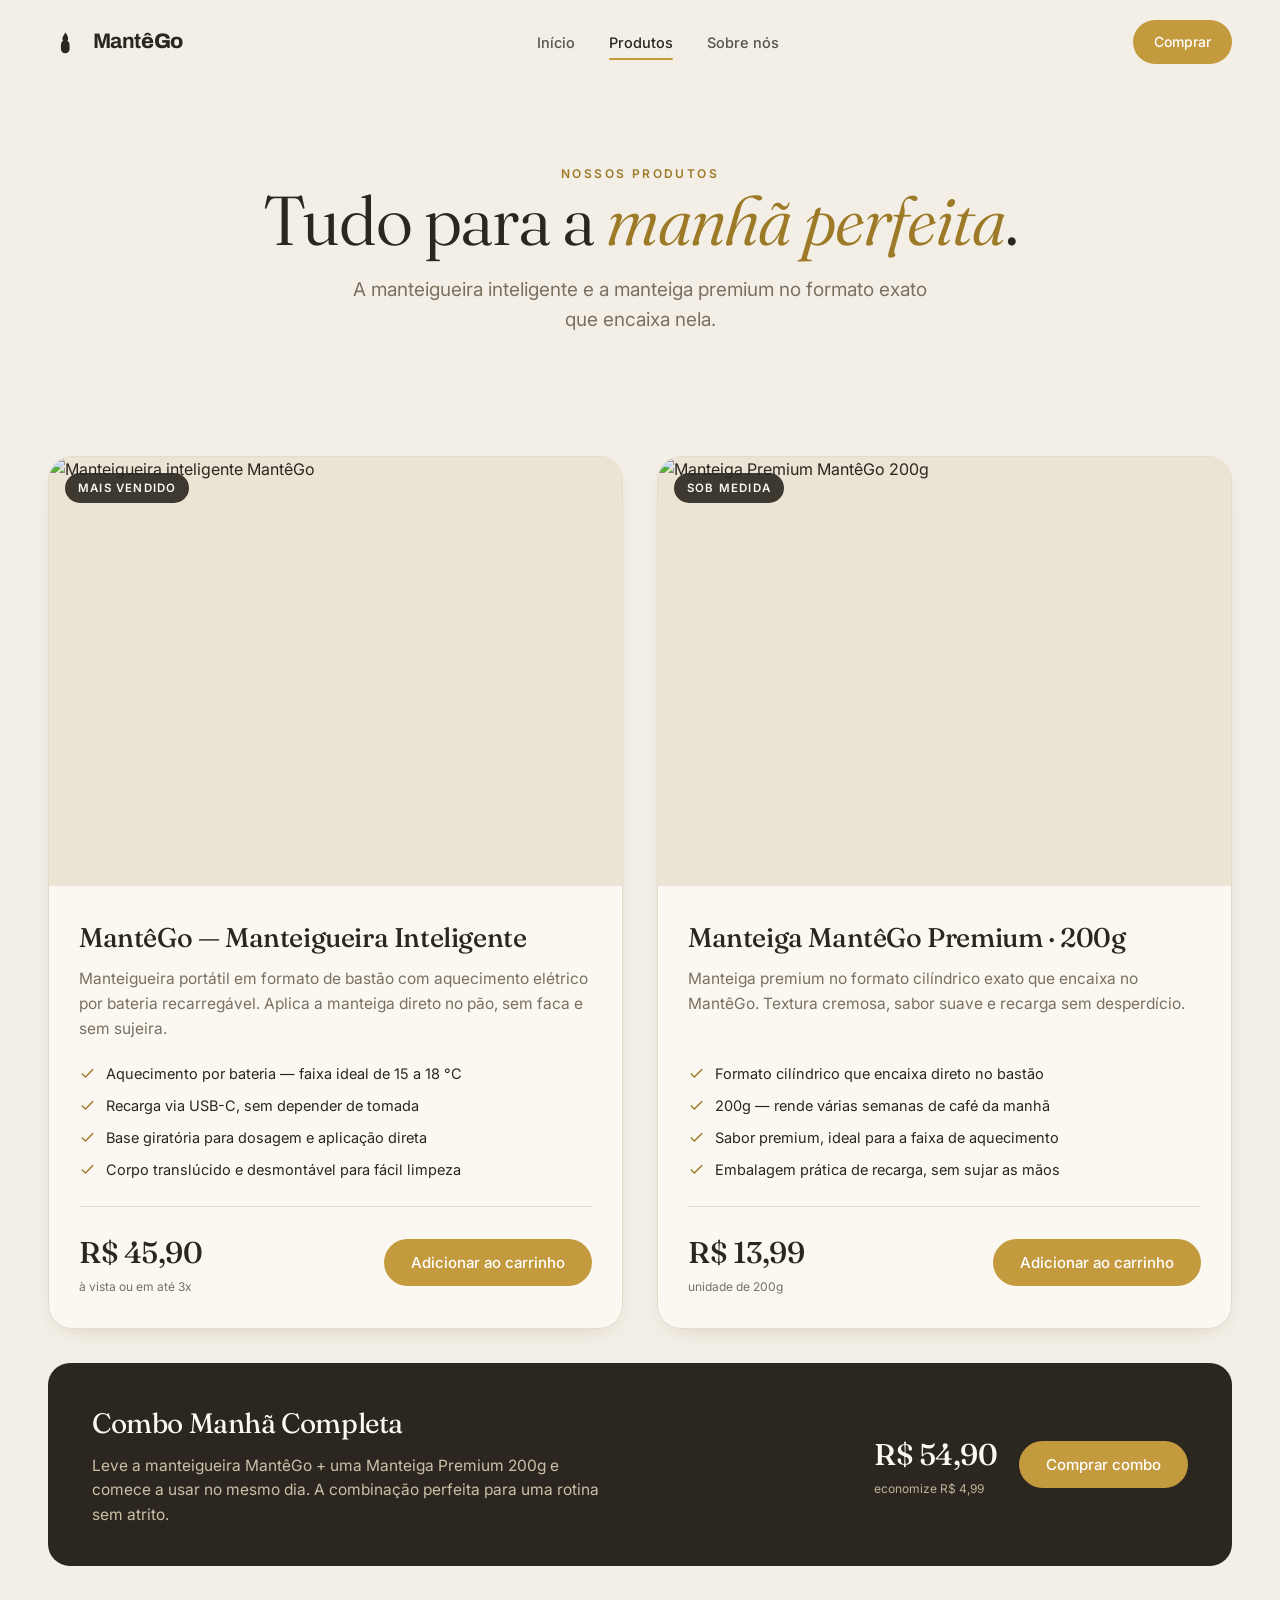
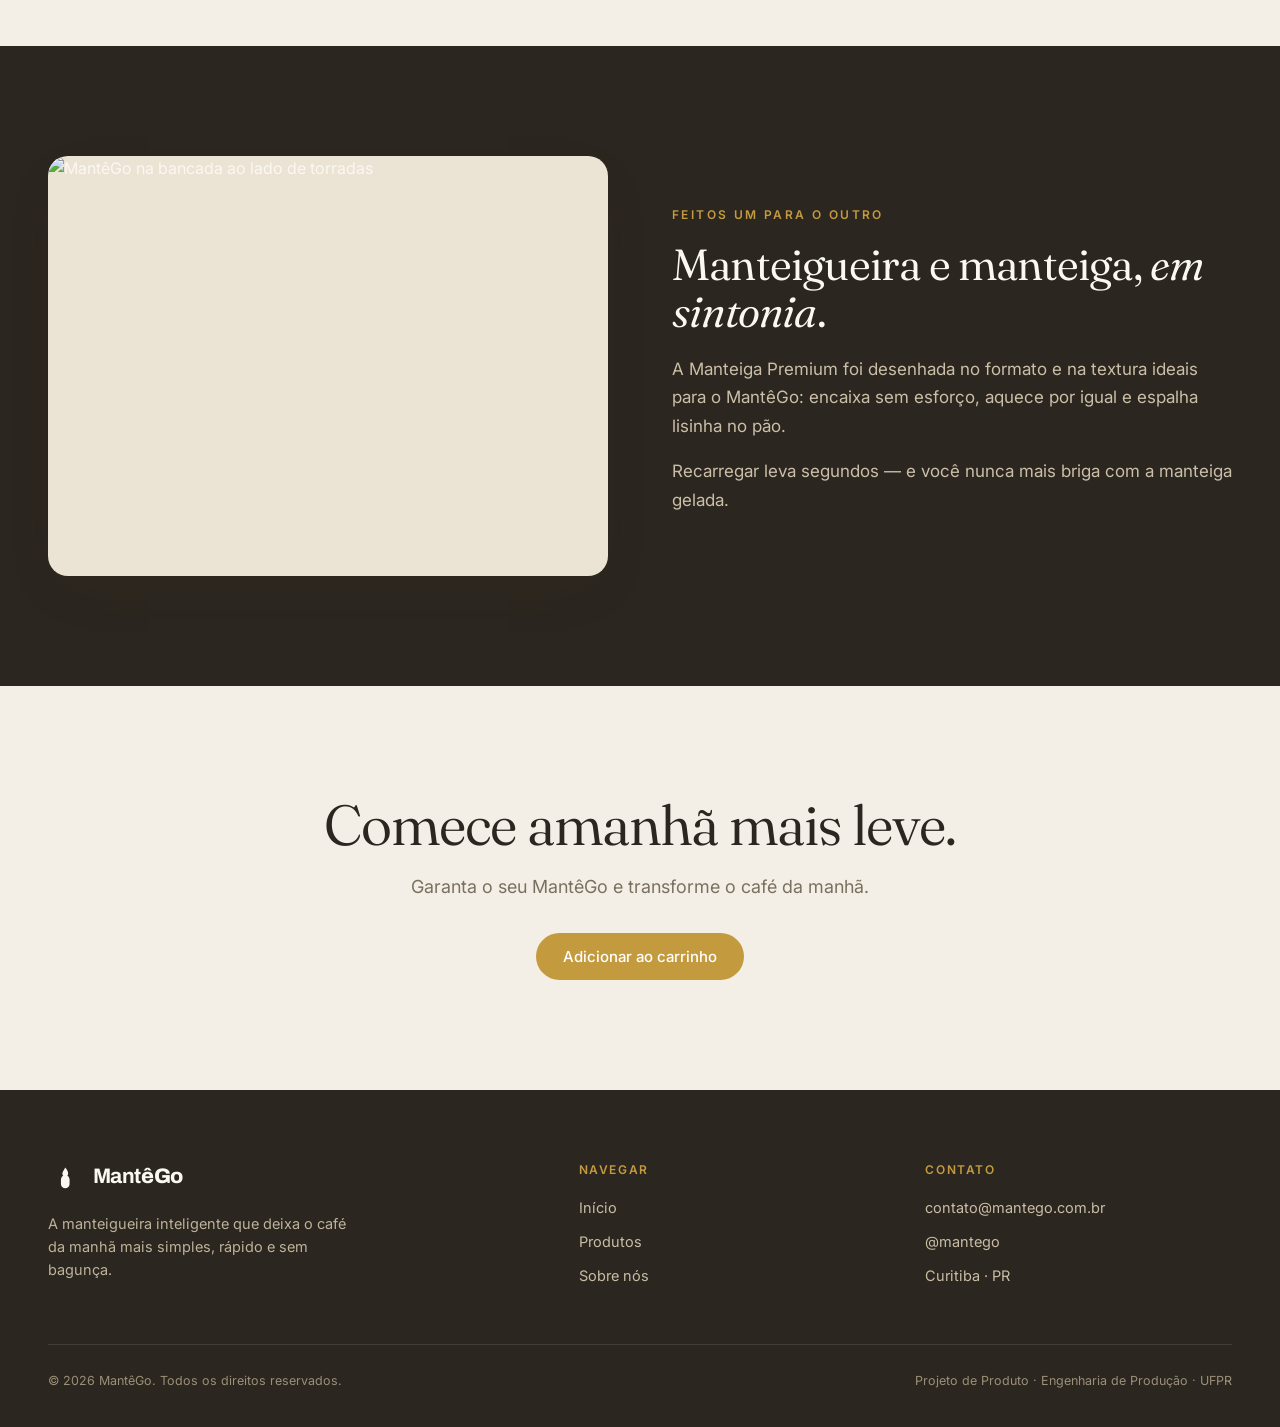
==== produtos.html @ 79a6e6f7 "Add files via upload" ====
<!DOCTYPE html>
<html lang="pt-BR">
<head>
<meta charset="UTF-8">
<meta name="viewport" content="width=device-width, initial-scale=1.0">
<title>Produtos — MantêGo</title>
<meta name="description" content="Conheça o MantêGo e a Manteiga Premium 200g, feita sob medida para o formato em bastão.">
<link rel="stylesheet" href="styles.css">
</head>
<body>

<header class="nav" id="nav">
  <div class="nav-inner">
    <a class="brand" href="index.html">
      <svg viewBox="0 0 48 32"><path d="M24 2C28 7 28 9 28 10.6A4 4 0 1 1 20 10.6C20 8 22 6 24 2Z"/><rect x="18" y="13" width="12" height="18" rx="6"/></svg>
      <span class="wm">Mant<strong>êGo</strong></span>
    </a>
    <nav class="nav-links">
      <a href="index.html">Início</a>
      <a href="produtos.html" class="active">Produtos</a>
      <a href="sobre.html">Sobre nós</a>
    </nav>
    <div class="nav-cta">
      <a href="produtos.html" class="btn btn-gold btn-sm">Comprar</a>
      <button class="menu-toggle" aria-label="Abrir menu"><span></span><span></span><span></span></button>
    </div>
  </div>
</header>

<div class="page-head">
  <div class="container">
    <span class="eyebrow" data-reveal>Nossos produtos</span>
    <h1 data-reveal style="--d:.06s">Tudo para a <em style="font-style:italic;color:var(--gold-deep)">manhã perfeita</em>.</h1>
    <p data-reveal style="--d:.12s">A manteigueira inteligente e a manteiga premium no formato exato que encaixa nela.</p>
  </div>
</div>

<section class="sec-tight">
  <div class="container">
    <div class="products">

      <!-- Produto 1: Manteigueira -->
      <article class="pcard" data-reveal>
        <div class="pcard-img">
          <span class="pcard-tag">Mais vendido</span>
          <img src="assets/device.jpg" alt="Manteigueira inteligente MantêGo">
        </div>
        <div class="pcard-body">
          <h3>MantêGo — Manteigueira Inteligente</h3>
          <p class="desc">Manteigueira portátil em formato de bastão com aquecimento elétrico por bateria recarregável. Aplica a manteiga direto no pão, sem faca e sem sujeira.</p>
          <ul>
            <li><svg viewBox="0 0 24 24"><path d="M20 6 9 17l-5-5"/></svg> Aquecimento por bateria — faixa ideal de 15 a 18 °C</li>
            <li><svg viewBox="0 0 24 24"><path d="M20 6 9 17l-5-5"/></svg> Recarga via USB-C, sem depender de tomada</li>
            <li><svg viewBox="0 0 24 24"><path d="M20 6 9 17l-5-5"/></svg> Base giratória para dosagem e aplicação direta</li>
            <li><svg viewBox="0 0 24 24"><path d="M20 6 9 17l-5-5"/></svg> Corpo translúcido e desmontável para fácil limpeza</li>
          </ul>
          <div class="pcard-buy">
            <div class="price"><span class="v">R$ 45,90</span><span class="l">à vista ou em até 3x</span></div>
            <button class="btn btn-gold" data-buy>Adicionar ao carrinho</button>
          </div>
        </div>
      </article>

      <!-- Produto 2: Manteiga Premium -->
      <article class="pcard" data-reveal style="--d:.12s">
        <div class="pcard-img">
          <span class="pcard-tag">Sob medida</span>
          <img src="assets/butter.jpg" alt="Manteiga Premium MantêGo 200g">
        </div>
        <div class="pcard-body">
          <h3>Manteiga MantêGo Premium · 200g</h3>
          <p class="desc">Manteiga premium no formato cilíndrico exato que encaixa no MantêGo. Textura cremosa, sabor suave e recarga sem desperdício.</p>
          <ul>
            <li><svg viewBox="0 0 24 24"><path d="M20 6 9 17l-5-5"/></svg> Formato cilíndrico que encaixa direto no bastão</li>
            <li><svg viewBox="0 0 24 24"><path d="M20 6 9 17l-5-5"/></svg> 200g — rende várias semanas de café da manhã</li>
            <li><svg viewBox="0 0 24 24"><path d="M20 6 9 17l-5-5"/></svg> Sabor premium, ideal para a faixa de aquecimento</li>
            <li><svg viewBox="0 0 24 24"><path d="M20 6 9 17l-5-5"/></svg> Embalagem prática de recarga, sem sujar as mãos</li>
          </ul>
          <div class="pcard-buy">
            <div class="price"><span class="v">R$ 13,99</span><span class="l">unidade de 200g</span></div>
            <button class="btn btn-gold" data-buy>Adicionar ao carrinho</button>
          </div>
        </div>
      </article>

    </div>

    <!-- Combo -->
    <div class="combo" data-reveal>
      <div>
        <h3>Combo Manhã Completa</h3>
        <p>Leve a manteigueira MantêGo + uma Manteiga Premium 200g e comece a usar no mesmo dia. A combinação perfeita para uma rotina sem atrito.</p>
      </div>
      <div style="display:flex;align-items:center;gap:22px;">
        <div class="price"><span class="v">R$ 54,90</span><span class="l">economize R$ 4,99</span></div>
        <button class="btn btn-gold" data-buy>Comprar combo</button>
      </div>
    </div>
  </div>
</section>

<!-- ===== Faixa de reforço ===== -->
<section class="sec bg-ink">
  <div class="container split">
    <div class="split-media" data-reveal><img src="assets/counter.jpg" alt="MantêGo na bancada ao lado de torradas"></div>
    <div data-reveal style="--d:.1s">
      <span class="eyebrow">Feitos um para o outro</span>
      <h2>Manteigueira e manteiga, <em>em sintonia</em>.</h2>
      <p>A Manteiga Premium foi desenhada no formato e na textura ideais para o MantêGo: encaixa sem esforço, aquece por igual e espalha lisinha no pão.</p>
      <p>Recarregar leva segundos — e você nunca mais briga com a manteiga gelada.</p>
    </div>
  </div>
</section>

<section class="sec cta-band">
  <div class="container">
    <h2 data-reveal>Comece amanhã mais leve.</h2>
    <p data-reveal style="--d:.08s">Garanta o seu MantêGo e transforme o café da manhã.</p>
    <div data-reveal style="--d:.16s"><button class="btn btn-gold" data-buy>Adicionar ao carrinho</button></div>
  </div>
</section>

<footer class="footer">
  <div class="container">
    <div class="footer-top">
      <div>
        <a class="brand" href="index.html"><svg viewBox="0 0 48 32"><path d="M24 2C28 7 28 9 28 10.6A4 4 0 1 1 20 10.6C20 8 22 6 24 2Z"/><rect x="18" y="13" width="12" height="18" rx="6"/></svg> <span class="wm">Mant<strong>êGo</strong></span></a>
        <p class="footer-tagline">A manteigueira inteligente que deixa o café da manhã mais simples, rápido e sem bagunça.</p>
      </div>
      <div class="footer-col">
        <h4>Navegar</h4>
        <a href="index.html">Início</a>
        <a href="produtos.html">Produtos</a>
        <a href="sobre.html">Sobre nós</a>
      </div>
      <div class="footer-col">
        <h4>Contato</h4>
        <p>contato@mantego.com.br</p>
        <p>@mantego</p>
        <p>Curitiba · PR</p>
      </div>
    </div>
    <div class="footer-bot">
      <span>© 2026 MantêGo. Todos os direitos reservados.</span>
      <span>Projeto de Produto · Engenharia de Produção · UFPR</span>
    </div>
  </div>
</footer>

<script src="script.js"></script>
</body>
</html>
---- styles.css ----
/* ===================== MantêGo — site comercial ===================== */
@import url('https://fonts.googleapis.com/css2?family=Archivo:wght@500;600;700;800;900&family=Fraunces:ital,opsz,wght@0,9..144,300..600;1,9..144,300..500&family=Inter:wght@300;400;500;600&display=swap');

:root{
  --cream:#F4EFE6;
  --cream-2:#FBF8F2;
  --cream-3:#EBE3D4;
  --ink:#2B261F;
  --ink-soft:#7A7060;
  --line:#E4DBCB;
  --gold:#C49A3F;
  --gold-deep:#9C7A28;
  --white:#FFFFFF;
  --shadow:0 18px 50px -24px rgba(60,48,28,.35);
  --shadow-sm:0 8px 26px -16px rgba(60,48,28,.32);
  --serif:'Fraunces',Georgia,serif;
  --sans:'Inter',-apple-system,BlinkMacSystemFont,sans-serif;
  --display:'Archivo',-apple-system,BlinkMacSystemFont,sans-serif;
  --maxw:1240px;
}

*{margin:0;padding:0;box-sizing:border-box;}
html{scroll-behavior:smooth;}
body{
  font-family:var(--sans);
  background:var(--cream);
  color:var(--ink);
  line-height:1.6;
  -webkit-font-smoothing:antialiased;
  overflow-x:hidden;
}
img{display:block;max-width:100%;}
a{color:inherit;text-decoration:none;}

.container{max-width:var(--maxw);margin:0 auto;padding:0 28px;}
.eyebrow{font-size:12px;font-weight:600;letter-spacing:2.4px;text-transform:uppercase;color:var(--gold-deep);}
.muted{color:var(--ink-soft);}

/* ---------- Header / Nav ---------- */
.nav{position:fixed;top:0;left:0;right:0;z-index:50;transition:background .35s ease,box-shadow .35s ease,border-color .35s ease,padding .35s ease;border-bottom:1px solid transparent;}
.nav-inner{max-width:var(--maxw);margin:0 auto;padding:20px 28px;display:flex;align-items:center;justify-content:space-between;transition:padding .35s ease;}
.nav.scrolled{background:rgba(244,239,230,.82);backdrop-filter:blur(14px);-webkit-backdrop-filter:blur(14px);border-bottom-color:var(--line);}
.nav.scrolled .nav-inner{padding:13px 28px;}
.brand{display:flex;align-items:center;gap:10px;font-family:var(--display);font-weight:700;font-size:21px;letter-spacing:-.4px;font-kerning:normal;}
.brand svg{height:23px;width:auto;fill:var(--ink);}
.brand strong{font-weight:800;}
.nav-links{display:flex;align-items:center;gap:34px;}
.nav-links a{font-size:14.5px;font-weight:500;color:var(--ink);opacity:.78;transition:opacity .2s;position:relative;}
.nav-links a:hover{opacity:1;}
.nav-links a.active{opacity:1;}
.nav-links a.active::after{content:'';position:absolute;left:0;right:0;bottom:-6px;height:2px;background:var(--gold);border-radius:2px;}

.btn{display:inline-flex;align-items:center;justify-content:center;gap:9px;font-family:var(--sans);font-weight:500;font-size:15px;padding:13px 26px;border-radius:999px;cursor:pointer;border:1px solid transparent;transition:transform .2s ease,background .25s ease,box-shadow .25s ease,color .2s;white-space:nowrap;}
.btn-primary{background:var(--ink);color:var(--cream-2);}
.btn-primary:hover{transform:translateY(-2px);box-shadow:var(--shadow-sm);}
.btn-gold{background:var(--gold);color:#fff;}
.btn-gold:hover{transform:translateY(-2px);background:var(--gold-deep);box-shadow:var(--shadow-sm);}
.btn-ghost{background:transparent;border-color:var(--ink);color:var(--ink);}
.btn-ghost:hover{background:var(--ink);color:var(--cream-2);}
.btn-sm{padding:10px 20px;font-size:14px;}
.nav-cta{display:flex;align-items:center;gap:18px;}
.menu-toggle{display:none;background:none;border:none;cursor:pointer;flex-direction:column;gap:5px;padding:6px;}
.menu-toggle span{width:24px;height:2px;background:var(--ink);border-radius:2px;transition:.3s;}

/* ---------- Hero ---------- */
.hero{min-height:100vh;display:grid;grid-template-columns:2.25fr 1fr;align-items:center;}
.hero-left{padding:140px 48px 80px 0;padding-left:max(28px,calc((100vw - var(--maxw))/2 + 28px));}
.hero h1{font-family:var(--display);font-weight:800;font-size:clamp(46px,7vw,114px);line-height:.92;letter-spacing:-2.6px;margin:20px 0 28px;}
.hero h1 .g{color:var(--gold-deep);}
.hero-title .w{display:inline-block;will-change:transform,opacity,filter;}
.hero-sub{font-size:19px;color:var(--ink-soft);max-width:430px;margin-bottom:36px;line-height:1.55;}
.hero-actions{display:flex;gap:14px;flex-wrap:wrap;}
.hero-right{position:relative;height:100vh;overflow:hidden;}
.hero-right img{width:100%;height:100%;object-fit:cover;object-position:center;}
.hero-right::after{content:'';position:absolute;inset:0;background:linear-gradient(90deg,var(--cream) 0%,rgba(244,239,230,0) 16%);}
.hero-badge{position:absolute;left:24px;bottom:26px;z-index:2;background:rgba(251,248,242,.9);backdrop-filter:blur(8px);border:1px solid var(--line);border-radius:14px;padding:12px 18px;display:flex;align-items:center;gap:12px;box-shadow:var(--shadow-sm);}
.hero-badge .dot{width:9px;height:9px;border-radius:50%;background:var(--gold);box-shadow:0 0 0 4px rgba(196,154,63,.2);}
.hero-badge span{font-size:13px;font-weight:500;}
.hero-badge small{display:block;color:var(--ink-soft);font-size:11.5px;font-weight:400;}

/* ---------- Sections ---------- */
section{position:relative;}
.sec{padding:110px 0;}
.sec-tight{padding:80px 0;}
.sec-head{max-width:720px;margin-bottom:56px;}
.sec-head.center{margin-left:auto;margin-right:auto;text-align:center;}
.sec-title{font-family:var(--serif);font-weight:360;font-size:clamp(30px,4vw,52px);line-height:1.06;letter-spacing:-1px;margin-top:16px;}
.sec-title em{font-style:italic;color:var(--gold-deep);}
.sec-text{font-size:17.5px;color:var(--ink-soft);margin-top:18px;line-height:1.65;}
.bg-cream2{background:var(--cream-2);}
.bg-cream3{background:var(--cream-3);}
.bg-ink{background:var(--ink);color:var(--cream-2);}
.bg-ink .sec-title,.bg-ink .eyebrow{color:var(--cream-2);}
.bg-ink .eyebrow{color:var(--gold);}

/* split: image + text */
.split{display:grid;grid-template-columns:1fr 1fr;gap:64px;align-items:center;}
.split.rev{direction:rtl;}
.split.rev>*{direction:ltr;}
.split-media{border-radius:20px;overflow:hidden;box-shadow:var(--shadow);aspect-ratio:4/3;background:var(--cream-3);}
.split-media img{width:100%;height:100%;object-fit:cover;}
.split h2{font-family:var(--serif);font-weight:360;font-size:clamp(28px,3.4vw,46px);line-height:1.08;letter-spacing:-.8px;margin:14px 0 20px;}
.split p{font-size:17px;color:var(--ink-soft);line-height:1.7;margin-bottom:16px;}
.bg-ink .split p{color:#cbbfa8;}

/* steps */
.steps{display:grid;grid-template-columns:repeat(3,1fr);gap:26px;}
.step{background:var(--cream-2);border:1px solid var(--line);border-radius:20px;overflow:hidden;display:flex;flex-direction:column;box-shadow:var(--shadow-sm);}
.step-img{aspect-ratio:5/4;overflow:hidden;background:var(--cream-3);}
.step-img img{width:100%;height:100%;object-fit:cover;transition:transform .8s cubic-bezier(.2,.7,.2,1);}
.step:hover .step-img img{transform:scale(1.05);}
.step-body{padding:26px 26px 30px;}
.step-n{font-family:var(--serif);font-size:15px;color:var(--gold-deep);font-weight:500;letter-spacing:1px;}
.step h3{font-family:var(--serif);font-weight:480;font-size:23px;letter-spacing:-.3px;margin:8px 0 8px;}
.step p{font-size:15px;color:var(--ink-soft);line-height:1.6;}

/* video */
.video-wrap{border-radius:22px;overflow:hidden;box-shadow:var(--shadow);position:relative;background:#000;}
.video-wrap video{width:100%;display:block;}

/* features */
.features{display:grid;grid-template-columns:repeat(4,1fr);gap:22px;}
.feature{padding:30px 26px;border-radius:18px;background:var(--cream-2);border:1px solid var(--line);}
.feature .fi{width:46px;height:46px;border-radius:12px;background:rgba(196,154,63,.12);display:flex;align-items:center;justify-content:center;margin-bottom:18px;}
.feature .fi svg{width:23px;height:23px;stroke:var(--gold-deep);fill:none;stroke-width:1.6;}
.feature h3{font-family:var(--serif);font-weight:480;font-size:19px;margin-bottom:7px;letter-spacing:-.2px;}
.feature p{font-size:14.5px;color:var(--ink-soft);line-height:1.55;}

/* quote band */
.quote{font-family:var(--serif);font-weight:330;font-size:clamp(26px,3.4vw,46px);line-height:1.22;letter-spacing:-.6px;max-width:980px;margin:0 auto;text-align:center;}
.quote em{font-style:italic;color:var(--gold);}

/* CTA band */
.cta-band{text-align:center;}
.cta-band h2{font-family:var(--serif);font-weight:350;font-size:clamp(32px,4.4vw,58px);line-height:1.04;letter-spacing:-1px;margin-bottom:18px;}
.cta-band p{font-size:18px;color:var(--ink-soft);margin-bottom:32px;}

/* ---------- Products ---------- */
.page-head{padding:160px 0 40px;text-align:center;}
.page-head h1{font-family:var(--serif);font-weight:340;font-size:clamp(40px,5.4vw,76px);letter-spacing:-1.4px;line-height:1;}
.page-head p{font-size:19px;color:var(--ink-soft);max-width:600px;margin:20px auto 0;}
.products{display:grid;grid-template-columns:1fr 1fr;gap:34px;}
.pcard{background:var(--cream-2);border:1px solid var(--line);border-radius:24px;overflow:hidden;box-shadow:var(--shadow-sm);transition:transform .35s ease,box-shadow .35s ease;display:flex;flex-direction:column;}
.pcard:hover{transform:translateY(-6px);box-shadow:var(--shadow);}
.pcard-img{aspect-ratio:4/3;overflow:hidden;background:var(--cream-3);position:relative;}
.pcard-img img{width:100%;height:100%;object-fit:cover;transition:transform .8s cubic-bezier(.2,.7,.2,1);}
.pcard:hover .pcard-img img{transform:scale(1.045);}
.pcard-tag{position:absolute;top:16px;left:16px;background:rgba(43,38,31,.9);color:var(--cream-2);font-size:11.5px;font-weight:600;letter-spacing:1.2px;text-transform:uppercase;padding:6px 13px;border-radius:999px;}
.pcard-body{padding:30px 30px 32px;display:flex;flex-direction:column;flex:1;}
.pcard h3{font-family:var(--serif);font-weight:480;font-size:27px;letter-spacing:-.4px;margin-bottom:8px;}
.pcard .desc{font-size:15.5px;color:var(--ink-soft);line-height:1.6;margin-bottom:20px;flex:1;}
.pcard ul{list-style:none;margin-bottom:24px;display:flex;flex-direction:column;gap:9px;}
.pcard li{font-size:14.5px;color:var(--ink);display:flex;gap:10px;align-items:flex-start;}
.pcard li svg{width:17px;height:17px;flex-shrink:0;margin-top:3px;stroke:var(--gold-deep);fill:none;stroke-width:2;}
.pcard-buy{display:flex;align-items:center;justify-content:space-between;gap:16px;border-top:1px solid var(--line);padding-top:22px;}
.price{display:flex;flex-direction:column;}
.price .v{font-family:var(--serif);font-weight:500;font-size:30px;letter-spacing:-.5px;}
.price .l{font-size:12px;color:var(--ink-soft);}
.combo{margin-top:34px;background:var(--ink);color:var(--cream-2);border-radius:22px;padding:38px 44px;display:flex;align-items:center;justify-content:space-between;gap:30px;flex-wrap:wrap;}
.combo h3{font-family:var(--serif);font-weight:420;font-size:28px;letter-spacing:-.4px;margin-bottom:8px;}
.combo p{color:#cbbfa8;font-size:15.5px;max-width:520px;}
.combo .price .l{color:#bdb29a;}
.combo .price .v{color:var(--cream-2);}

/* ---------- About ---------- */
.about-hero{padding:160px 0 0;}
.about-lead{font-family:var(--serif);font-weight:330;font-size:clamp(26px,3.2vw,42px);line-height:1.28;letter-spacing:-.6px;max-width:900px;}
.about-lead em{font-style:italic;color:var(--gold-deep);}
.values{display:grid;grid-template-columns:repeat(3,1fr);gap:26px;}
.value{padding:30px 28px;border-radius:18px;background:var(--cream-2);border:1px solid var(--line);}
.value .n{font-family:var(--serif);color:var(--gold-deep);font-size:15px;font-weight:500;}
.value h3{font-family:var(--serif);font-weight:480;font-size:21px;margin:8px 0 8px;}
.value p{font-size:15px;color:var(--ink-soft);line-height:1.6;}
.team{display:grid;grid-template-columns:repeat(4,1fr);gap:22px;}
.member{text-align:left;}
.member .av{width:100%;aspect-ratio:1;border-radius:16px;background:linear-gradient(150deg,var(--cream-3),#dccfb8);display:flex;align-items:flex-end;justify-content:flex-start;padding:16px;margin-bottom:14px;border:1px solid var(--line);}
.member .ini{font-family:var(--serif);font-size:34px;color:var(--gold-deep);font-weight:400;}
.member h3{font-weight:600;font-size:16px;}
.member p{font-size:13.5px;color:var(--ink-soft);line-height:1.5;}

/* ---------- Footer ---------- */
.footer{background:var(--ink);color:var(--cream-2);padding:70px 0 36px;}
.footer-top{display:grid;grid-template-columns:1.6fr 1fr 1fr;gap:40px;padding-bottom:46px;border-bottom:1px solid rgba(255,255,255,.1);}
.footer .brand{color:var(--cream-2);}
.footer .brand svg{fill:var(--cream-2);}
.footer-col h4{font-size:12px;letter-spacing:1.6px;text-transform:uppercase;color:var(--gold);margin-bottom:16px;font-weight:600;}
.footer-col a,.footer-col p{display:block;font-size:14.5px;color:#c9bda6;margin-bottom:11px;transition:color .2s;}
.footer-col a:hover{color:var(--cream-2);}
.footer-tagline{margin-top:18px;color:#bdb29a;font-size:14.5px;max-width:300px;line-height:1.6;}
.footer-bot{padding-top:26px;display:flex;justify-content:space-between;flex-wrap:wrap;gap:12px;font-size:12.5px;color:#9a8f78;}

/* ---------- Reveal animation ---------- */
[data-reveal]{opacity:0;transform:translateY(26px);transition:opacity .85s cubic-bezier(.2,.7,.2,1),transform .85s cubic-bezier(.2,.7,.2,1);transition-delay:var(--d,0s);}
[data-reveal].in{opacity:1;transform:none;}
@media (prefers-reduced-motion:reduce){[data-reveal]{opacity:1;transform:none;transition:none;}html{scroll-behavior:auto;}}

/* ---------- Responsive ---------- */
@media (max-width:980px){
  .hero{grid-template-columns:1fr;min-height:auto;}
  .hero-left{padding:130px 28px 60px;}
  .hero-right{height:60vh;}
  .hero-right::after{background:linear-gradient(0deg,var(--cream) 0%,rgba(244,239,230,0) 22%);}
  .split,.split.rev{grid-template-columns:1fr;direction:ltr;gap:34px;}
  .steps{grid-template-columns:1fr;}
  .features{grid-template-columns:1fr 1fr;}
  .products{grid-template-columns:1fr;}
  .team{grid-template-columns:1fr 1fr;}
  .values{grid-template-columns:1fr;}
  .footer-top{grid-template-columns:1fr;gap:30px;}
}
@media (max-width:640px){
  .nav-links{position:fixed;inset:0 0 auto 0;top:0;flex-direction:column;background:var(--cream-2);padding:96px 28px 32px;gap:22px;transform:translateY(-110%);transition:transform .4s cubic-bezier(.2,.7,.2,1);box-shadow:var(--shadow);border-bottom:1px solid var(--line);}
  .nav.open .nav-links{transform:translateY(0);}
  .nav-links a{font-size:20px;font-family:var(--serif);}
  .menu-toggle{display:flex;z-index:60;}
  .nav.open .menu-toggle span:nth-child(1){transform:translateY(7px) rotate(45deg);}
  .nav.open .menu-toggle span:nth-child(2){opacity:0;}
  .nav.open .menu-toggle span:nth-child(3){transform:translateY(-7px) rotate(-45deg);}
  .nav-cta .btn{display:none;}
  .features{grid-template-columns:1fr;}
  .team{grid-template-columns:1fr 1fr;}
  .container{padding:0 22px;}
  .combo{flex-direction:column;align-items:flex-start;}
}
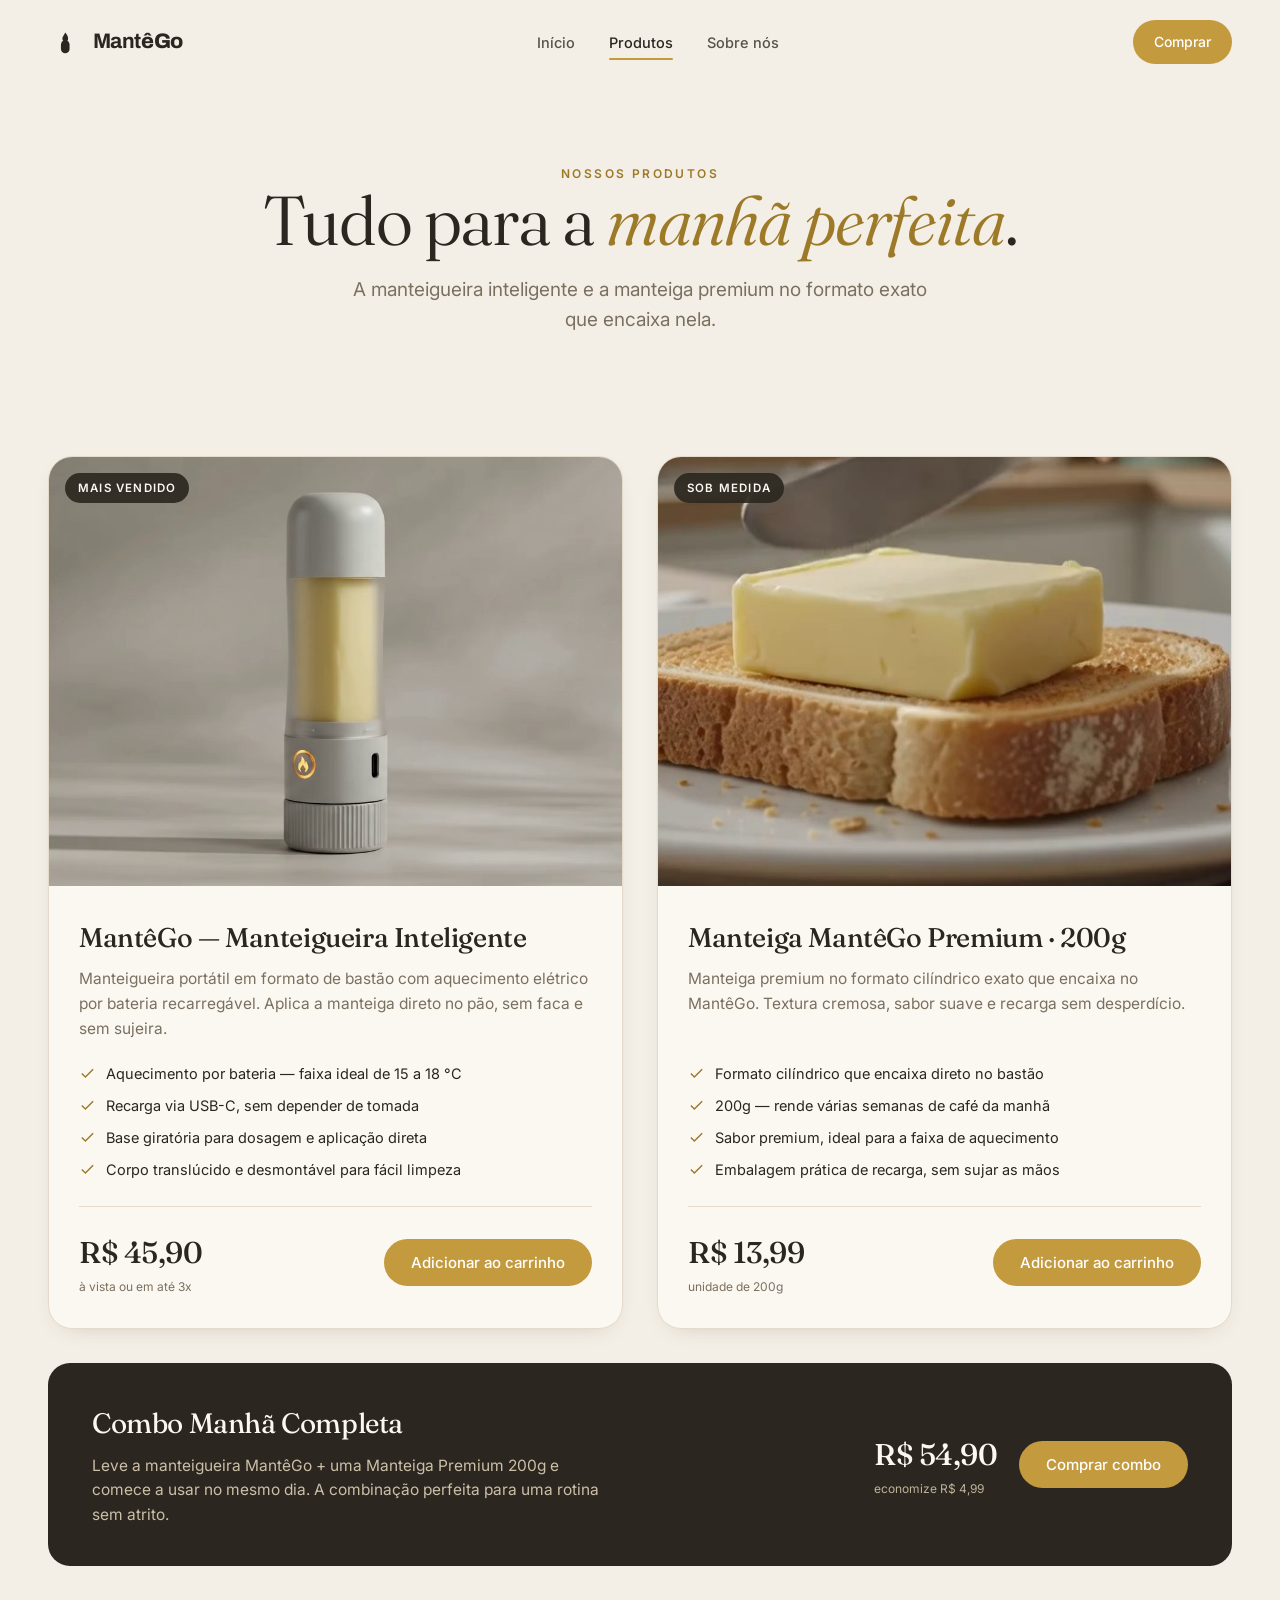
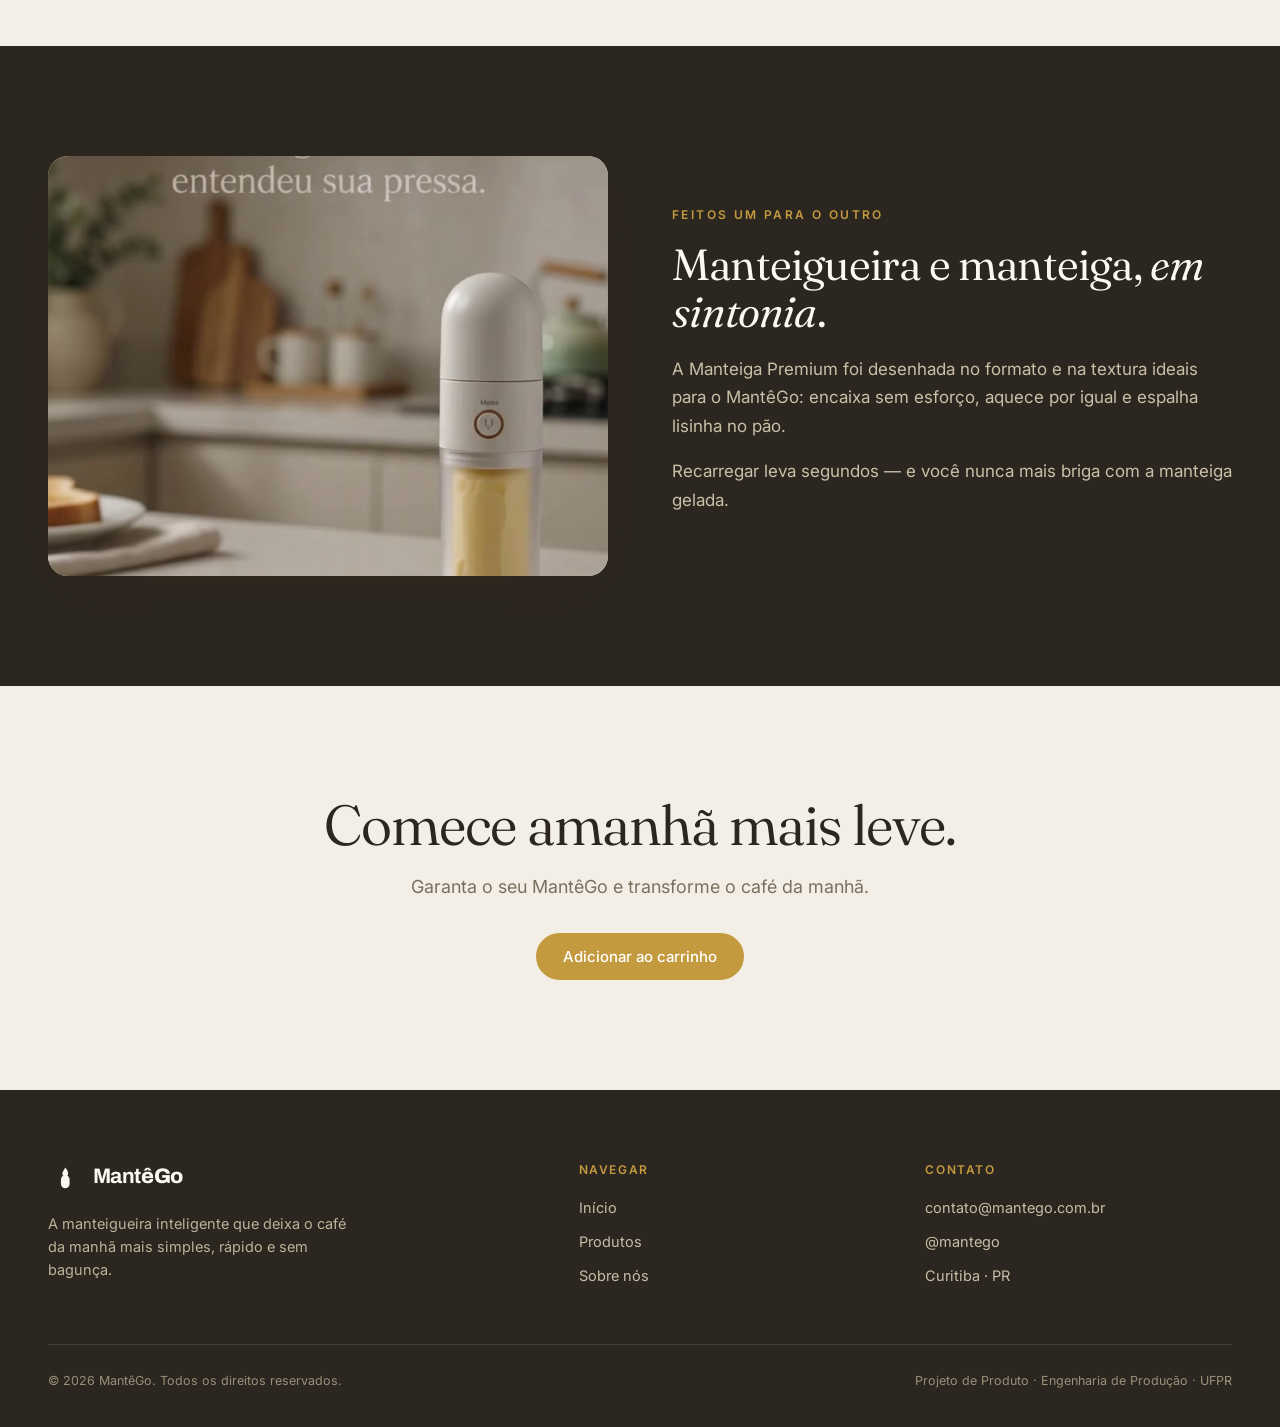
==== commit 0134c74d: "Add files via upload" ====
--- a/produtos.html
+++ b/produtos.html
@@ -43,7 +43,7 @@
       <article class="pcard" data-reveal>
         <div class="pcard-img">
           <span class="pcard-tag">Mais vendido</span>
-          <img src="assets/device.jpg" alt="Manteigueira inteligente MantêGo">
+          <img src="device.jpg" alt="Manteigueira inteligente MantêGo">
         </div>
         <div class="pcard-body">
           <h3>MantêGo — Manteigueira Inteligente</h3>
@@ -65,7 +65,7 @@
       <article class="pcard" data-reveal style="--d:.12s">
         <div class="pcard-img">
           <span class="pcard-tag">Sob medida</span>
-          <img src="assets/butter.jpg" alt="Manteiga Premium MantêGo 200g">
+          <img src="butter.jpg" alt="Manteiga Premium MantêGo 200g">
         </div>
         <div class="pcard-body">
           <h3>Manteiga MantêGo Premium · 200g</h3>
@@ -102,7 +102,7 @@
 <!-- ===== Faixa de reforço ===== -->
 <section class="sec bg-ink">
   <div class="container split">
-    <div class="split-media" data-reveal><img src="assets/counter.jpg" alt="MantêGo na bancada ao lado de torradas"></div>
+    <div class="split-media" data-reveal><img src="counter.jpg" alt="MantêGo na bancada ao lado de torradas"></div>
     <div data-reveal style="--d:.1s">
       <span class="eyebrow">Feitos um para o outro</span>
       <h2>Manteigueira e manteiga, <em>em sintonia</em>.</h2>
